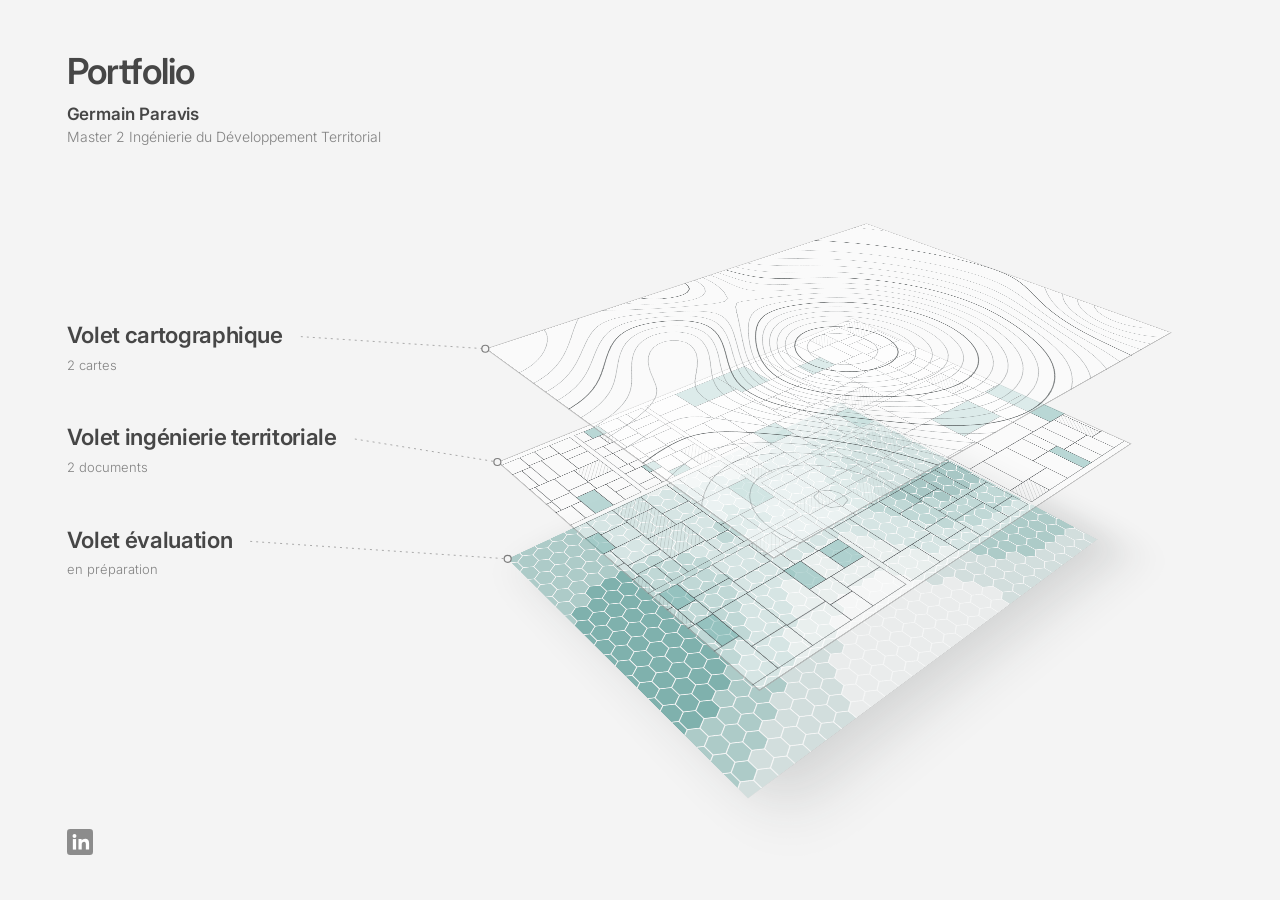
==== index.html @ af870f57 "Portfolio : site visiteur + atelier d'édition Co-Authored-By: Claude Opus 5.5 <noreply@anthropic.com" ====
<!doctype html>
<html lang="fr">
<head>
<meta charset="utf-8">
<meta name="viewport" content="width=device-width, initial-scale=1">
<title>Germain Paravis — Portfolio</title>
<meta name="description" content="Portfolio en trois volets : cartographie, ingénierie territoriale, évaluation.">
<link rel="preconnect" href="https://fonts.googleapis.com">
<link rel="preconnect" href="https://fonts.gstatic.com" crossorigin>
<link href="https://fonts.googleapis.com/css2?family=Inter:wght@300;400;500;600&display=swap" rel="stylesheet">
<link rel="stylesheet" href="flipbook.css?v=50">
<link rel="stylesheet" href="style.css?v=50">
</head>
<body>

<!-- la pile de calques : chaque volet est une couche du SIG -->
<div class="stage" aria-hidden="true">
  <div class="tilt">
    <div class="scene" id="scene"></div>
  </div>
</div>
<svg class="leaders" id="leaders" aria-hidden="true"></svg>

<main class="home" id="home">
  <header class="who"></header>
  <div class="hnotes" id="hnotes"></div>
  <nav class="legend" aria-label="Volets du portfolio" id="legend"></nav>
  <footer class="contact"><a href="https://www.linkedin.com/in/germain-p-74b40620a" target="_blank" rel="noopener" aria-label="Profil LinkedIn de Germain Paravis">
    <svg viewBox="0 0 24 24" aria-hidden="true"><rect width="24" height="24" rx="3" fill="currentColor"/><g fill="#fff"><circle cx="6.9" cy="6.4" r="1.8"/><rect x="5.4" y="9.3" width="3" height="9.7"/><path d="M10.6 9.3h2.9v1.4c.6-1 1.8-1.7 3.3-1.7 2.6 0 3.6 1.7 3.6 4.4V19h-3v-5.1c0-1.3-.4-2.2-1.6-2.2-1.4 0-2.2 1-2.2 2.4V19h-3z"/></g></svg></a></footer>
</main>

<section class="volet" id="volet" aria-hidden="true"></section>

<script src="flipbook.js?v=50"></script>
<script src="app.js?v=50"></script>
</body>
</html>
---- flipbook.css ----
.fb { pointer-events: none; position: relative; width: 100%; height: 100%; display: flex; align-items: flex-start; justify-content: flex-start; user-select: none; touch-action: pan-y; }
.fb-shift { will-change: transform; pointer-events: none; }
.fb-book { position: relative; perspective: 2600px; transform-style: preserve-3d; pointer-events: none; }
/* seules les moitiés occupées par une page captent le pointeur */
.fb-hit { position: absolute; top: 0; bottom: 0; width: 50%; z-index: 1200; pointer-events: auto; cursor: grab; }
.fb-hit:active { cursor: grabbing; }
.fb-hit.l { left: 0; } .fb-hit.r { left: 50%; }
.fb-hit.off { pointer-events: none; }

/* ombre du cahier posé : contact serré + diffusion large ; une par moitié présente */
.fb-sh { position: absolute; top: 0; bottom: 0; width: 50%; pointer-events: none; will-change: transform, opacity;
  box-shadow: 0 1px 2px rgba(30,32,34,.12), 0 14px 22px -10px rgba(30,32,34,.24), 0 46px 70px -26px rgba(30,32,34,.42), 0 90px 110px -50px rgba(30,32,34,.30); }
/* ombre au sol plus dense sous la reliure, là où le cahier s'enfonce */
.fb-sh.l::after, .fb-sh.r::after { content: ""; position: absolute; bottom: -26px; height: 46px; width: 55%; filter: blur(14px); border-radius: 50%; }
.fb-sh.l::after { right: -6%; background: radial-gradient(ellipse at 100% 40%, rgba(30,32,34,.32), transparent 70%); }
.fb-sh.r::after { left: -6%; background: radial-gradient(ellipse at 0 40%, rgba(30,32,34,.32), transparent 70%); }
.fb-sh.l { left: 0; transform-origin: 100% 50%; } .fb-sh.r { left: 50%; transform-origin: 0 50%; }
/* creux de la reliure */
.fb-book::after { content: ""; position: absolute; top: 0; bottom: 0; left: 50%; width: 2px; margin-left: -1px; z-index: 1100; pointer-events: none;
  background: linear-gradient(180deg, rgba(0,0,0,.10), rgba(0,0,0,.20) 50%, rgba(0,0,0,.10)); opacity: var(--spine, 1); transition: opacity 200ms ease; }

/* feuille = chaîne de bandes ; chaque bande pivote sur son bord gauche */
.fb-leaf { position: absolute; top: 0; left: 50%; width: 50%; height: 100%; transform-style: preserve-3d; pointer-events: none; }
.fb-strip { position: absolute; top: 0; height: 100%; width: calc(var(--sw) + 2px); transform-origin: 0 50%; transform-style: preserve-3d; }
.fb-strip.first { left: 0; }
.fb-strip .fb-strip { left: var(--sw); }
.fb-strip.last { width: var(--sw); } /* bord libre : pas de débord hors de la page */
.fb-f, .fb-b { position: absolute; inset: 0; display: block; backface-visibility: hidden; -webkit-backface-visibility: hidden;
  background-color: #fdfdfc; background-repeat: no-repeat; background-size: var(--pw) var(--ph), var(--pw) var(--ph); }
.fb-b { transform: rotateY(180deg); }
/* lumière : assombrissement calculé selon l'angle de chaque bande */
.fb-f > b, .fb-b > b { position: absolute; inset: 0; opacity: 0; background: #16181a; pointer-events: none; }

/* ombre portée par une feuille en mouvement sur la page dessous */
.fb-cast { position: absolute; top: 0; left: 0; height: 100%; z-index: 499; pointer-events: none; opacity: 0; will-change: transform, opacity; transform-origin: 50% 50%;
  background: linear-gradient(90deg, rgba(20,22,24,.30), rgba(20,22,24,.08) 35%, rgba(20,22,24,0)); }

/* tranches : épaisseur des feuilles restantes */
.fb-edge { position: absolute; top: 1px; bottom: 1px; z-index: 1; pointer-events: none;
  background: repeating-linear-gradient(90deg, #f7f7f5 0 1px, #d9d9d6 1px 1.5px); transition: width .3s ease; }
.fb-edge.r { left: 100%; border-radius: 0 1px 1px 0; }
.fb-edge.l { right: 100%; border-radius: 1px 0 0 1px; }

/* coin attrapé au survol : pli en diagonale fait de bandes articulées */
.fb-curl { position: absolute; top: 0; width: 50%; height: 100%; z-index: 900; pointer-events: none; transform-style: preserve-3d; visibility: hidden; transform: translateZ(1px); }
.fb-curl.on { visibility: visible; }
.fb-curl.drop .fb-cbase, .fb-curl.drop .fb-cwrap { display: none; }
.fb-cwrap { position: absolute; inset: 0; overflow: hidden; }
.fb-cs { position: absolute; left: 0; top: 0; transform-origin: 0 0; opacity: 0;
  background: linear-gradient(90deg, rgba(20,22,24,.42), rgba(20,22,24,.12) 40%, rgba(20,22,24,0)); }
.fb-cbase, .fb-cf > s { position: absolute; left: 0; top: 0; width: var(--pw); height: var(--ph); display: block; background-color: #fdfdfc; background-repeat: no-repeat;
  background-size: var(--pw) var(--ph), var(--pw) var(--ph); transform-origin: 0 0; }
.fb-cb > s { position: absolute; left: 0; top: 0; width: var(--pw); height: var(--ph); display: block; background-color: #fdfdfc; background-repeat: no-repeat;
  background-size: var(--pw) var(--ph), var(--pw) var(--ph); transform-origin: 0 0; }
.fb-cf, .fb-cb { position: absolute; left: 0; top: 0; display: block; overflow: hidden; transform-origin: 0 0; backface-visibility: hidden; -webkit-backface-visibility: hidden; }
.fb-cbase > b, .fb-cf b, .fb-cb b { position: absolute; inset: 0; background: #16181a; opacity: 0; }

/* face pleine page affichée au repos (nette), à la place des bandes */
.fb-flat { position: absolute; top: 0; width: 100%; height: 100%; display: none; background-color: #fdfdfc; background-repeat: no-repeat;
  background-size: var(--pw) var(--ph), var(--pw) var(--ph); }
.fb-flat.f { left: 0; } .fb-flat.b { left: -100%; }
.fb-leaf.rest-f > .fb-flat.f, .fb-leaf.rest-b > .fb-flat.b { display: block; }
.fb-leaf.rest-f > .fb-strip, .fb-leaf.rest-b > .fb-strip { visibility: hidden; }
---- style.css ----
:root {
  --bg: #f4f4f4; --ink: #464646; --ink-2: #828282; --ink-3: #b9b9b9; --teal: #4f9e99;
  --out: cubic-bezier(.23, 1, .32, 1);
  --io: cubic-bezier(.72, 0, .18, 1);
  --gx: clamp(20px, 5.2vw, 104px);
  /* position de la pile sur l'accueil */
  --sx: 13vw; --sy: 11vh; --sc: .38; --gap: 34vh;
}
* { margin: 0; padding: 0; box-sizing: border-box; }
html, body { height: 100%; overflow: hidden; }
html { font-family: "Inter", system-ui, sans-serif; color: var(--ink); background: var(--bg); -webkit-font-smoothing: antialiased; }
body { background: var(--bg); overscroll-behavior: none; }
a { color: inherit; text-decoration: none; }
button { font: inherit; color: inherit; background: none; border: 0; cursor: pointer; text-align: inherit; }
/* pas d'encadré au focus : le survol (couleur, soulignement) sert aussi au clavier */
:focus, :focus-visible { outline: none; }
/* curseur unique, partout : flèche pleine aux angles arrondis, liseré blanc (lisible sur les cartes sombres) */
html, html * { cursor: url("data:image/svg+xml,%3Csvg%20xmlns='http://www.w3.org/2000/svg'%20width='26'%20height='26'%20viewBox='0%200%2026%2026'%3E%3Cpath%20d='M4.5%203.5%20L5.6%2021%20L9.6%2016.4%20L17.2%2016%20Z'%20fill='%23fff'%20stroke='%23fff'%20stroke-width='5'%20stroke-linejoin='round'/%3E%3Cpath%20d='M4.5%203.5%20L5.6%2021%20L9.6%2016.4%20L17.2%2016%20Z'%20fill='%23525252'%20stroke='%23525252'%20stroke-width='2'%20stroke-linejoin='round'/%3E%3C/svg%3E") 4 3, default !important; }
.back:focus-visible, .nav:focus-visible, .restart:focus-visible, .contact a:focus-visible { color: var(--teal); }

/* ================= accueil : pile de calques en vue éclatée ================= */
.stage { position: fixed; inset: 0; z-index: 0; perspective: 2400px; overflow: hidden; }
.tilt { position: absolute; inset: 0; transform-style: preserve-3d; }
.scene { position: absolute; left: 50%; top: 50%; width: 0; height: 0; transform-style: preserve-3d;
  transform: translate3d(var(--sx), var(--sy), 0) scale(var(--sc)) rotateX(56deg) rotateZ(-38deg);
  transition: transform 1150ms var(--io); }
.scene.flat { transform: translate3d(0, 0, 0) scale(1) rotateX(0deg) rotateZ(0deg); }

.layer { position: absolute; left: -50vw; top: -50vh; width: 100vw; height: 100vh; cursor: pointer;
  transform: translateZ(calc(var(--z) * var(--gap) + var(--lift, 0vh)));
  background-color: rgba(255,255,255,.5); outline: 3px solid rgba(70,70,70,.32); outline-offset: -3px;
  transition: transform 800ms var(--out), opacity 500ms ease, background-color 600ms ease, outline-color 400ms ease; }
.layer[data-k="2"] { background-color: #fbfbfb; box-shadow: 0 0 0 1px rgba(0,0,0,.04), 30px 60px 120px rgba(40,44,46,.16); }
.layer .paint { position: absolute; inset: 0; transition: opacity 600ms ease; will-change: opacity; }
.layer .paint img { display: block; width: 100%; height: 100%; object-fit: cover; user-select: none; }
.layer .tint { position: absolute; inset: 0; background: var(--teal); opacity: 0; transition: opacity 400ms ease; will-change: opacity; }
.layer .cn { position: absolute; width: 0; height: 0; }
.layer.hi { outline-color: var(--teal); }
.layer.hi .tint { opacity: .1; }
.layer.dim { opacity: .42; }
/* entrée : les calques tombent en place */
.layer.pre { transform: translateZ(calc(var(--z) * var(--gap) + 110vh)); opacity: 0; transition: none; }

/* ouverture : la pile se met à plat, le calque choisi devient la table */
.scene.flat .layer { transition: transform 1150ms var(--io), opacity 600ms ease, background-color 700ms ease 300ms, outline-color 500ms ease, box-shadow 600ms ease; }
.scene.flat .layer.sel { transform: translateZ(0); background-color: var(--bg); outline-color: transparent; box-shadow: none; }
.scene.flat .layer.sel .paint { opacity: 0; transition: opacity 800ms ease 200ms; }
.scene.flat .layer.up { transform: translateZ(calc(var(--z) * var(--gap) + 30vh)); opacity: 0; transition-duration: 1150ms, 380ms; }
.scene.flat .layer.down { opacity: 0; }
body.in-volet .layer { cursor: default; pointer-events: none; }
.layer { pointer-events: none; }
.lhit { position: absolute; left: -50vw; top: -50vh; width: 100vw; height: 100vh; transform: translateZ(calc(var(--z) * var(--gap))); }
body.in-volet .lhit { pointer-events: none; }

/* légende à gauche, reliée aux calques */
.home { position: fixed; inset: 0; z-index: 2; pointer-events: none; }
.home > * { pointer-events: auto; opacity: 0; translate: 0 12px; transition: opacity 600ms ease, translate 800ms var(--out); }
.ready .home > * { opacity: 1; translate: 0 0; }
.ready .home .legend { transition-delay: 450ms; }
.ready .home .contact { transition-delay: 650ms; }
body.in-volet .home > * { opacity: 0; pointer-events: none; transition-delay: 0s; transition-duration: 300ms; }

.who { position: absolute; left: var(--gx); top: clamp(24px, 6vh, 64px); }
.who .kicker { font-size: clamp(30px, 2.8vw, 54px); font-weight: 600; letter-spacing: -.025em; line-height: 1; color: var(--ink); margin-bottom: 14px; }
.who .name { font-size: 17px; font-weight: 600; letter-spacing: -.005em; }
.who .role { font-size: 14px; font-weight: 300; color: var(--ink-2); margin-top: 4px; }

.legend { position: absolute; left: var(--gx); top: 50%; transform: translateY(-50%); display: flex; flex-direction: column; gap: clamp(18px, 4.4vh, 48px); }
.row { display: flex; flex-direction: column; align-items: flex-start; gap: 6px; padding: 6px 0; transition: opacity 300ms ease; }
.row .t { font-size: clamp(20px, 1.75vw, 32px); font-weight: 600; letter-spacing: -.015em; line-height: 1.15;
  background: linear-gradient(var(--teal), var(--teal)) 0 100% / 0 1.5px no-repeat; padding-bottom: 3px;
  transition: color 250ms ease, background-size 450ms var(--out); }
.row .c { font-size: clamp(13px, .9vw, 16px); font-weight: 300; color: var(--ink-2); }
.row.dim { opacity: .35; }
.row.hi .t { color: var(--teal); background-size: 100% 1.5px; }
.row:active .t { translate: 0 1px; }

.leaders { position: fixed; inset: 0; width: 100%; height: 100%; z-index: 1; pointer-events: none; opacity: 0; transition: opacity 600ms ease 500ms; }
.ready .leaders { opacity: 1; }
body.in-volet .leaders { opacity: 0; transition: opacity 200ms ease; }
.leaders line { stroke: #a9a9a9; stroke-width: 1; stroke-dasharray: 2 4; transition: stroke 250ms ease; }
.leaders circle { fill: var(--bg); stroke: #7d7d7d; stroke-width: 1.2; transition: stroke 250ms ease, fill 250ms ease; }
.leaders .hi line { stroke: var(--teal); stroke-dasharray: none; }
.leaders .hi circle { fill: var(--teal); stroke: var(--teal); }

.contact { position: absolute; left: var(--gx); bottom: clamp(20px, 5vh, 56px); }
.contact a { display: block; width: 26px; height: 26px; margin: -6px; padding: 6px; box-sizing: content-box; color: #8c8c8c; transition: color 200ms ease, translate 300ms var(--out); }
.contact a svg { display: block; width: 100%; height: 100%; }
.contact a:hover { color: var(--ink); translate: 0 -2px; }

/* ================= volet : réalisations posées sur la table ================= */
.volet { position: fixed; inset: 0; z-index: 3; visibility: hidden; pointer-events: none; transition: visibility 0s linear 400ms; }
.volet.show { visibility: visible; pointer-events: auto; transition-delay: 0s; }
.volet .track { position: absolute; inset: 0; will-change: transform; }
.slide { position: absolute; top: 0; width: 100%; height: 100%; }

.vbar { position: absolute; top: 0; left: 0; right: 0; height: clamp(64px, 10vh, 96px); z-index: 5; display: flex; align-items: center; gap: 24px; padding: 0 var(--gx);
  opacity: 0; translate: 0 -8px; transition: opacity 300ms ease, translate 500ms var(--out); }
.volet.show .vbar { opacity: 1; translate: 0 0; transition-delay: 250ms; }
.back { position: relative; display: flex; align-items: center; gap: 10px; font-size: 14px; color: var(--ink-2); padding: 8px 0; transition: color 200ms ease; }
/* zones cliquables élargies, invisibles : le visuel ne change pas */
.back::before, .nav::before, .restart::before { content: ""; position: absolute; }
.back::before { inset: -18px -22px -18px -26px; }
.back svg { width: 18px; transition: translate 300ms var(--out); }
.back:hover { color: var(--ink); }
.back:hover svg { translate: -4px 0; }
.vname { font-size: 14px; font-weight: 500; padding-left: 24px; border-left: 1px solid #d8d8d8; }
.count { margin-left: auto; font-size: 14px; font-weight: 300; color: var(--ink-2); font-variant-numeric: tabular-nums; }

/* l'objet */
.obj { position: absolute; left: 50%; top: 50%; translate: -50% -50%; will-change: transform; pointer-events: none; }  /* seuls la carte et les pages captent la souris : le texte à côté reste sélectionnable */
.obj .mapfig { pointer-events: auto; }
.objin { opacity: 0; translate: 0 48px; transition: opacity 500ms ease, translate 900ms var(--out); }
.volet.show .objin { opacity: 1; translate: 0 0; }
.mapfig { position: relative; background: #fff; cursor: zoom-in; will-change: transform; box-shadow: 0 2px 4px rgba(30,30,30,.06); }
/* survol : ombre soulevée (fondu entre deux ombres figées) ; l'inclinaison est calculée en JS */
.mapfig::before, .mapfig::after { content: ""; position: absolute; inset: 0; z-index: -1; pointer-events: none; will-change: opacity; transition: opacity 700ms var(--out); }
.mapfig::before { box-shadow: 0 30px 70px -18px rgba(30,30,30,.30), 0 0 90px rgba(30,30,30,.10); }
.mapfig::after { box-shadow: 40px 50px 80px -24px rgba(30,30,30,.34), 0 0 90px rgba(30,30,30,.10); opacity: 0; }
.mapfig:hover::before { opacity: 0; }
.mapfig:hover::after { opacity: 1; }
.mapfig img { display: block; width: 100%; height: 100%; user-select: none; -webkit-user-drag: none; will-change: transform; }
/* carte en grand */
.mapzoom { position: fixed; inset: 0; z-index: 20; overflow: hidden; perspective: 1800px; cursor: zoom-out; }
.mapzoom::before { content: ""; position: absolute; inset: 0; background: var(--bg); opacity: 0; will-change: opacity; transition: opacity 500ms ease; }
.mapzoom.on::before { opacity: .86; }   /* on devine encore le volet derrière */
.mapzoom img { position: absolute; left: 0; top: 0; max-width: none; transform-origin: 0 0; user-select: none;  /* sans will-change : l'image est redessinée nette à chaque niveau de zoom */
 
  box-shadow: 0 30px 70px -18px rgba(30,30,30,.3); }
.bookhost { position: relative; }
.blank { display: grid; place-items: center; padding: 32px; border: 1px dashed var(--ink-3); color: var(--ink-2); font-size: 15px; font-weight: 300; text-align: center; }

/* le texte, à gauche de l'objet, aligné à droite */
.txt { will-change: transform, opacity; position: absolute; right: calc(50% + var(--ow) / 2 + 3.8vw); top: 50%; width: var(--tw, 20vw); text-align: right;
  transform: translate(var(--px, 0px), -50%); opacity: var(--vis, 1); transition: opacity 350ms ease, translate 500ms var(--out); }
.slide.doc .txt { top: calc(50% - var(--oh) / 2 + var(--oh) * .14); transform: translate(var(--px, 0px), 0); }
.slide.open .txt { opacity: 0; translate: -28px 0; pointer-events: none; }
.txtin { opacity: 0; translate: 0 18px; transition: opacity 500ms ease 150ms, translate 900ms var(--out) 150ms; }
.volet.show .txtin { opacity: 1; translate: 0 0; }
.txt h2 { font-size: clamp(19px, 1.45vw, 30px); font-weight: 600; line-height: 1.2; letter-spacing: -.012em; color: var(--ink); text-wrap: balance; }
.txt .sub { margin-top: 1.5em; font-size: clamp(14px, 1vw, 20px); font-weight: 300; line-height: 1.35; color: var(--ink-2); text-wrap: pretty; }
.txt ul { margin-top: 2.6em; list-style: disc inside; font-size: clamp(14px, 1vw, 20px); line-height: 1.5; color: var(--ink); }
.txt li::marker { font-size: .8em; }

/* navigation */
.nav { position: absolute; top: 50%; translate: 0 -50%; z-index: 4; padding: 20px; color: var(--ink); opacity: 0; transition: opacity 300ms ease; }
.nav::before { top: -70px; bottom: -70px; left: -14px; right: -14px; }
.prev::before { left: -48px; } .next::before { right: -48px; }
.nav svg { display: block; width: clamp(18px, 1.5vw, 28px); transition: translate 300ms var(--out), scale 150ms ease; }
.prev { left: calc(var(--gx) - 20px); }
.next { right: calc(var(--gx) - 20px); }
.volet.show .nav { opacity: 1; transition-delay: 400ms, 0s; }
.prev:hover svg { translate: -5px 0; }
.next:hover svg { translate: 5px 0; }
.nav:active svg { scale: .94; }
.volet.at-start .prev, .volet.at-end .next { opacity: 0 !important; pointer-events: none; transition-delay: 0s; }
.restart { position: absolute; top: 50%; right: calc(var(--gx) - 12px); translate: 0 -50%; z-index: 4; display: flex;
  padding: 12px; color: var(--ink-2); opacity: 0; pointer-events: none; transition: opacity 300ms ease, color 200ms ease; }
.restart::before { inset: -40px -46px -40px -30px; }
.restart svg { width: 22px; transition: rotate 500ms var(--out); }
.restart:hover { color: var(--ink); }
.restart:hover svg { rotate: -120deg; }
.volet.show.at-end .restart { opacity: 1; pointer-events: auto; transition-delay: 350ms, 0s; }

/* ================= petits écrans ================= */
@media (max-width: 760px) {
  :root { --sx: 0vw; --sy: -14vh; --sc: .62; --gap: 26vh; }
  .legend { top: auto; bottom: 64px; transform: none; gap: 14px; }
  .leaders { display: none; }
  .obj { top: 40%; }
  .txt, .slide.doc .txt { right: auto; left: 50%; top: auto; bottom: 7vh; width: 86vw; text-align: center; transform: translate(calc(-50% + var(--px, 0px)), 0); }
  .txt .sub { margin-top: .6em; }
  .txt ul { margin-top: .8em; }
  .nav { top: 40%; padding: 12px; }
  .prev { left: 2px; } .next { right: 2px; }
  .vname { display: none; }
}

/* ================= contenu éditable : sauts de ligne, réglages par élément ================= */
[data-bind] { white-space: pre-line; }
.row { cursor: pointer; }
/* texte autour de l'objet : décalage et taille choisis dans l'atelier */
.txt { translate: var(--ex, 0px) var(--ey, 0px); }
.slide.open .txt { translate: calc(var(--ex, 0px) - 28px) var(--ey, 0px); }
.txt h2 { font-size: calc(clamp(19px, 1.45vw, 30px) * var(--fk, 1)); }
.txt .sub, .txt ul { font-size: calc(clamp(14px, 1vw, 20px) * var(--fk, 1)); }
/* boîtes de texte libres, posées sur le fond de la page */
.hnotes { position: absolute; inset: 0; pointer-events: none !important; }
.note { position: absolute; z-index: 2; pointer-events: auto; font-size: max(11px, calc(var(--fs, 16) * 100vw / 1440)); line-height: 1.4; color: var(--ink); }
.slide .note { opacity: 0; transition: opacity 500ms ease 200ms; }
.volet.show .slide .note { opacity: 1; }
.addcard { gap: 6px; align-content: center; cursor: pointer; transition: border-color 200ms ease, color 200ms ease, background-color 200ms ease; }
.addcard .plus { font-size: 54px; font-weight: 200; line-height: 1; }
.addcard small { font-size: 12px; color: var(--ink-3); }
.obj .addcard { pointer-events: auto; }
@media (max-width: 760px) {
  .txt { translate: 0 0; }
  .slide.open .txt { translate: -28px 0; }
}
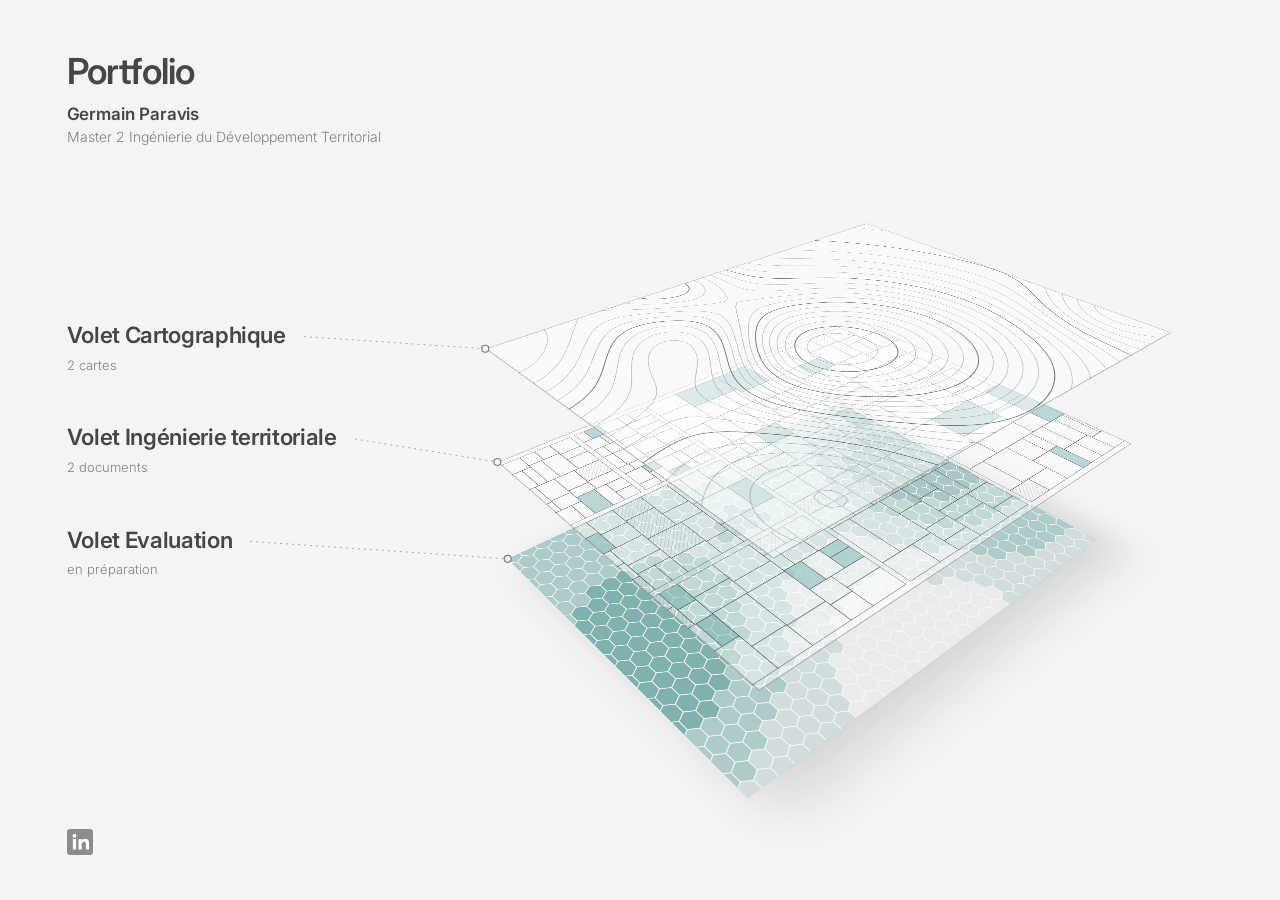
==== commit 6e878fec: "Contenu lu directement dans le dépôt : les publications ne dépendent plus des délais de GitHub Pages" ====
--- a/index.html
+++ b/index.html
@@ -8,8 +8,8 @@
 <link rel="preconnect" href="https://fonts.googleapis.com">
 <link rel="preconnect" href="https://fonts.gstatic.com" crossorigin>
 <link href="https://fonts.googleapis.com/css2?family=Inter:wght@300;400;500;600&display=swap" rel="stylesheet">
-<link rel="stylesheet" href="flipbook.css?v=50">
-<link rel="stylesheet" href="style.css?v=50">
+<link rel="stylesheet" href="flipbook.css?v=51">
+<link rel="stylesheet" href="style.css?v=51">
 </head>
 <body>
 
@@ -31,7 +31,7 @@
 
 <section class="volet" id="volet" aria-hidden="true"></section>
 
-<script src="flipbook.js?v=50"></script>
-<script src="app.js?v=50"></script>
+<script src="flipbook.js?v=51"></script>
+<script src="app.js?v=51"></script>
 </body>
 </html>
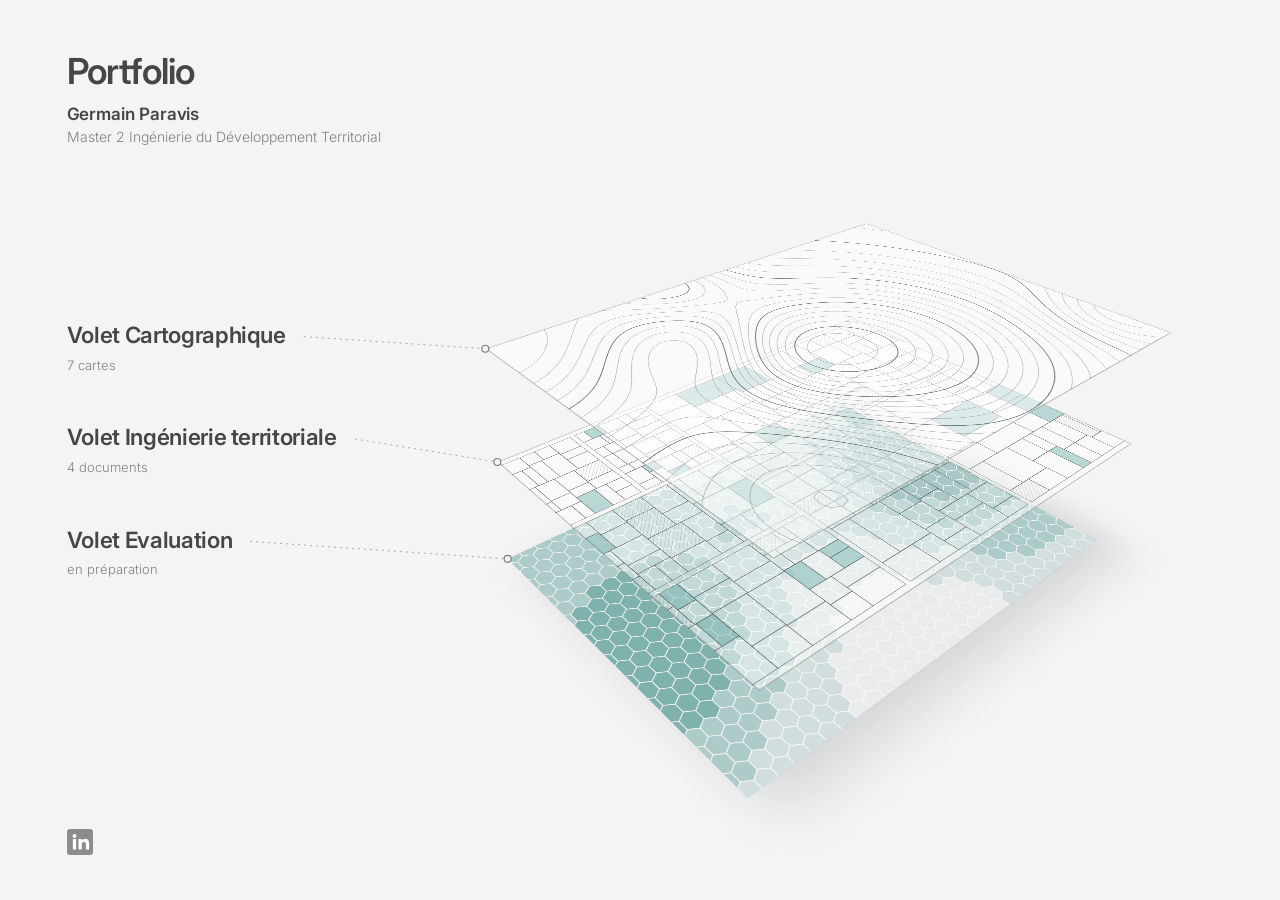
==== commit 16e90c80: "Documents : les boîtes de texte libres s'effacent quand on feuillette, comme le texte de gauche Co-A" ====
--- a/index.html
+++ b/index.html
@@ -8,8 +8,8 @@
 <link rel="preconnect" href="https://fonts.googleapis.com">
 <link rel="preconnect" href="https://fonts.gstatic.com" crossorigin>
 <link href="https://fonts.googleapis.com/css2?family=Inter:wght@300;400;500;600&display=swap" rel="stylesheet">
-<link rel="stylesheet" href="flipbook.css?v=51">
-<link rel="stylesheet" href="style.css?v=51">
+<link rel="stylesheet" href="flipbook.css?v=52">
+<link rel="stylesheet" href="style.css?v=52">
 </head>
 <body>
 
@@ -31,7 +31,7 @@
 
 <section class="volet" id="volet" aria-hidden="true"></section>
 
-<script src="flipbook.js?v=51"></script>
-<script src="app.js?v=51"></script>
+<script src="flipbook.js?v=52"></script>
+<script src="app.js?v=52"></script>
 </body>
 </html>
--- a/style.css
+++ b/style.css
@@ -189,6 +189,10 @@
 .note { position: absolute; z-index: 2; pointer-events: auto; font-size: max(11px, calc(var(--fs, 16) * 100vw / 1440)); line-height: 1.4; color: var(--ink); }
 .slide .note { opacity: 0; transition: opacity 500ms ease 200ms; }
 .volet.show .slide .note { opacity: 1; }
+/* documents : comme le texte de gauche, les boîtes libres s'effacent quand on feuillette
+   et reviennent quand le document est refermé */
+.slide.doc .note { translate: 0 0; transition: opacity 350ms ease, translate 500ms var(--out); }
+.volet.show .slide.doc.open .note { opacity: 0; translate: -28px 0; pointer-events: none; }
 .addcard { gap: 6px; align-content: center; cursor: pointer; transition: border-color 200ms ease, color 200ms ease, background-color 200ms ease; }
 .addcard .plus { font-size: 54px; font-weight: 200; line-height: 1; }
 .addcard small { font-size: 12px; color: var(--ink-3); }
